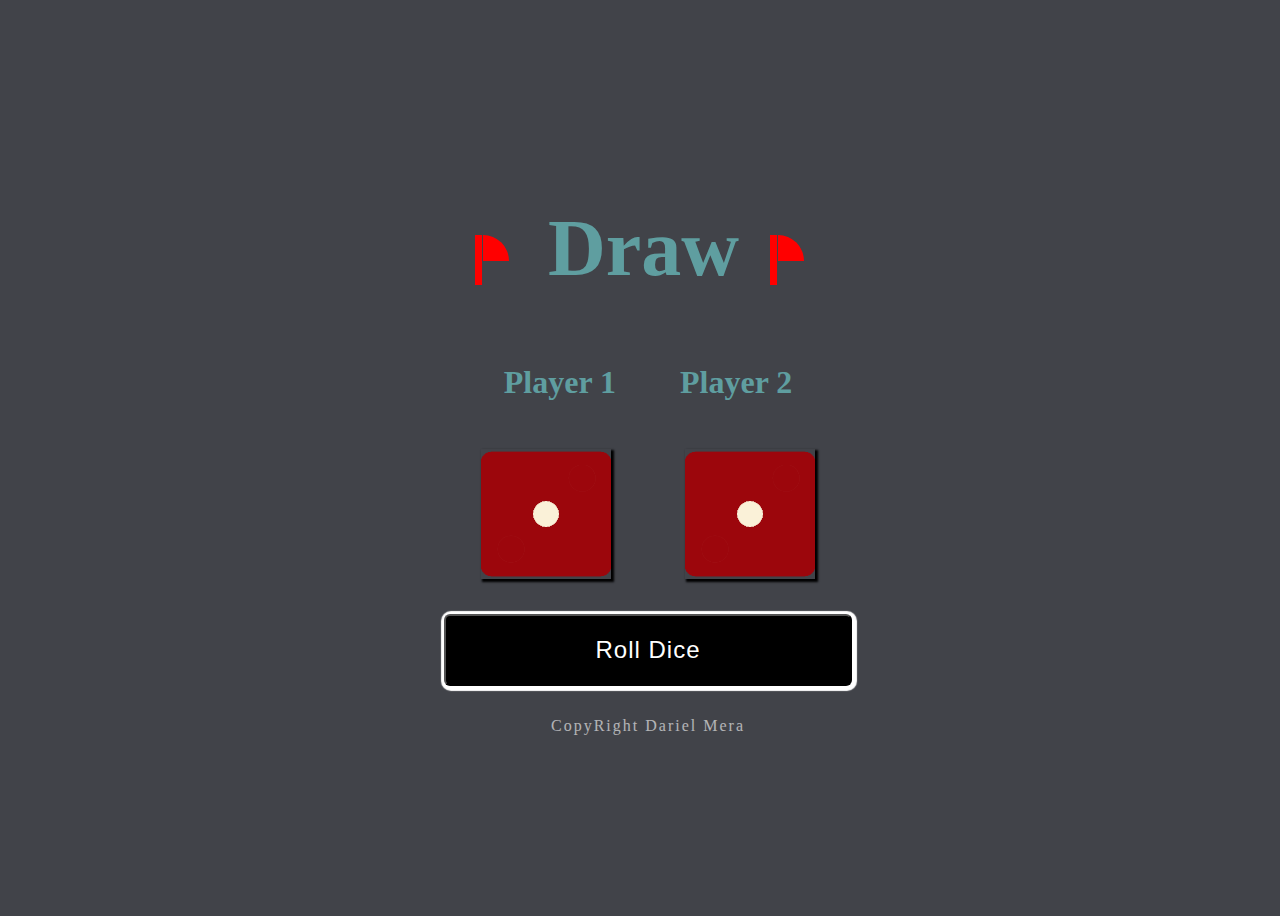
==== index.html @ 58d74997 "add button when click rolls the dice and styled the dice and button with shadow" ====
<!DOCTYPE html>
<html lang="en">

  <head>
    <meta charset="UTF-8">
    <meta name="viewport" content="width=device-width, initial-scale=1.0">
    <title>Dice Challenge</title>
    <link rel="stylesheet" href="styles.css">
  </head>

  <body>
    <section id="main-container">

      <div id="score-board">

        <span id="left-flag"></span>
        <span id="winner-title">Player # Wings</span>
        <span id="right-flag"></span>
      </div>
      <div id="player1-title">Player 1</div>
      <div id="player2-title">Player 2</div>
      <div id="left-dice-container" class="dice"><img id="left-dice-image" alt='pic'></div>
      <div id="right-dice-container" class="dice"><img id="right-dice-image" alt='pic'></div>
      <button id="roll-dice-btn">Roll Dice</button>
      <footer id="copyright">CopyRight Dariel Mera</footer>
    </section>
    <script src="./script.js"></script>

  </body>

</html>
---- styles.css ----
body {
	box-sizing: border-box;
	height: 100vh;
	width: 100vw;
	display: flex;
	flex-direction: column;
	align-items: center;
	justify-content: center;
	text-align: center;
	background-color: rgb(65, 67, 73);
}

#main-container {
	display: grid;
	grid-template-rows: repeat(4, 1fr);
	grid-template-columns: 1fr 1fr;
	align-items: center;
	align-content: center;
}

#score-board {
	grid-column: 1 / 3;
	grid-row: 1 / 2;
	display: flex;
	color: cadetblue;
	font-size: 5em;
	font-family: cursive;
	font-weight: 900;
	align-items: center;
}

.left-flag,
.right-flag {
	padding: 1em;
	font-size: small;
	margin: 3em;
	border-radius: 0 200px 0px 0;
	color: white;
	position: relative;
	background-color: red;
}

.left-flag::before,
.right-flag::before {
content: "";
height: 50px;
width: 7px;
background-color: red;
position: absolute;
left: -8px;
top: 0;
} 

#player1-title,
#player2-title {
	font-size: small;
	color: cadetblue;
	font-family: fantasy;
	font-weight: bold;
	font-size: large;
}

#player1-title {
	text-align: right;
	flex: 1;
	margin: 1em;
	font-size: xx-large;
}

#player2-title {
	text-align: left;
	flex: 1;
	margin: 1em;
	font-size: xx-large;
}

#left-dice {
  text-align: right;
	flex: 1;
	margin: 1em;
}

#right-dice {
  text-align: left;
	flex: 1;
	margin: 1em;
}

.dice img {
  width: 130px;
  height: 130px;
  box-shadow: 2px 2px 2px 1px black;

}

#roll-dice-btn {
	padding: 20px;
	color: white;
	background-color: black;
	font-size: x-large;
	letter-spacing: 1px;
	font-weight:lighter;
	border-radius: 6px;
	grid-column: 1/3;
	grid-row: 4/5;
	width: 17em;
	margin: 0 auto;
	/* border: 1px solid white; */
	cursor: pointer;
	outline: none;
	box-shadow: 1px 1px 1px 4px  white;
}

#roll-dice-btn:hover {
	opacity: .7;

}

footer {
	grid-column: 1/3;
	grid-row: 5/ 6;
	color: white;
}

#copyright{
	opacity: .6;
	letter-spacing: 2px;
}
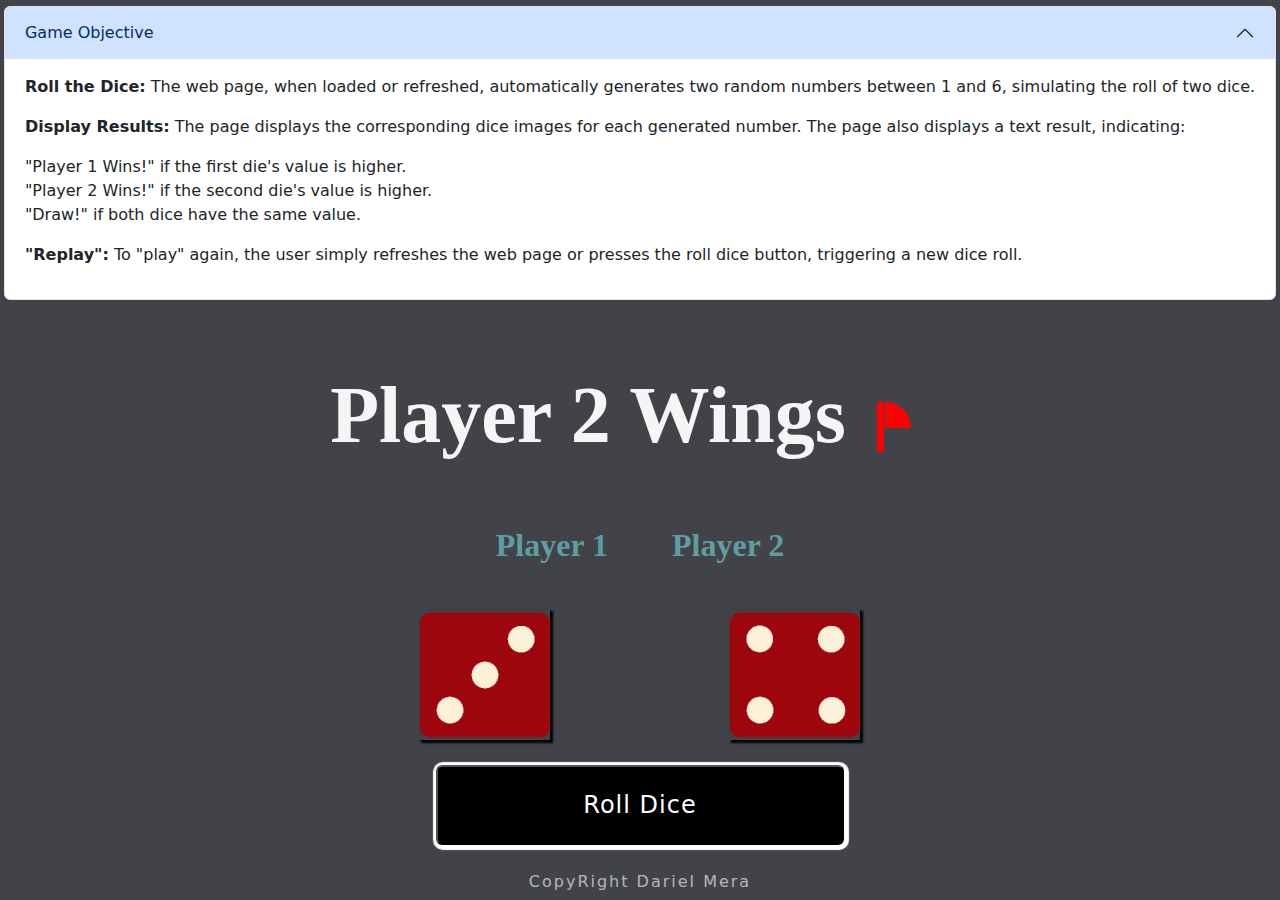
==== commit 3ecafb42: "add accordion feature to explain game objective. change font conlor of score board to white" ====
--- a/index.html
+++ b/index.html
@@ -4,11 +4,59 @@
   <head>
     <meta charset="UTF-8">
     <meta name="viewport" content="width=device-width, initial-scale=1.0">
+    <link href="https://cdn.jsdelivr.net/npm/bootstrap@5.3.3/dist/css/bootstrap.min.css" rel="stylesheet" integrity="sha384-QWTKZyjpPEjISv5WaRU9OFeRpok6YctnYmDr5pNlyT2bRjXh0JMhjY6hW+ALEwIH" crossorigin="anonymous">
+    <script src="https://cdn.jsdelivr.net/npm/bootstrap@5.3.3/dist/js/bootstrap.bundle.min.js" integrity="sha384-YvpcrYf0tY3lHB60NNkmXc5s9fDVZLESaAA55NDzOxhy9GkcIdslK1eN7N6jIeHz" crossorigin="anonymous"></script>
     <title>Dice Challenge</title>
     <link rel="stylesheet" href="styles.css">
   </head>
 
   <body>
+
+<!-- ------------------------------------ACCORDION TEMPLATE -->
+<div class="accordion" id="accordionPanelsStayOpenExample" style="text-align: left; align-self: center; margin-bottom: 50px;">
+  <div class="accordion-item">
+    <h2 class="accordion-header">
+      <button class="accordion-button" type="button" data-bs-toggle="collapse" data-bs-target="#panelsStayOpen-collapseOne" aria-expanded="true" aria-controls="panelsStayOpen-collapseOne">
+        Game Objective
+      </button>
+    </h2>
+    <div id="panelsStayOpen-collapseOne" class="accordion-collapse collapse show">
+      <div class="accordion-body">
+        <strong> Roll the Dice:</strong>
+        The web page, when loaded or refreshed, automatically generates two random numbers between 1 and 6, simulating the roll of two dice.
+        </p>
+        <p> 
+        <strong> Display Results:</strong>
+        The page displays the corresponding dice images for each generated number.
+        The page also displays a text result, indicating:
+        </p>
+        <p>
+         <div>"Player 1 Wins!" if the first die's value is higher.</div> 
+         <div>"Player 2 Wins!" if the second die's value is higher.</div> 
+         <div>"Draw!" if both dice have the same value.</div> 
+        </p>
+        <strong> "Replay":</strong>
+        
+        To "play" again, the user simply refreshes the web page or presses the roll dice button, triggering a new dice roll.</p>
+
+      </div>
+    </div>
+  </div>
+ 
+
+</div>
+
+
+
+
+
+
+
+
+
+
+
+
     <section id="main-container">
 
       <div id="score-board">
--- a/styles.css
+++ b/styles.css
@@ -22,7 +22,7 @@
 	grid-column: 1 / 3;
 	grid-row: 1 / 2;
 	display: flex;
-	color: cadetblue;
+	color: whitesmoke;
 	font-size: 5em;
 	font-family: cursive;
 	font-weight: 900;
